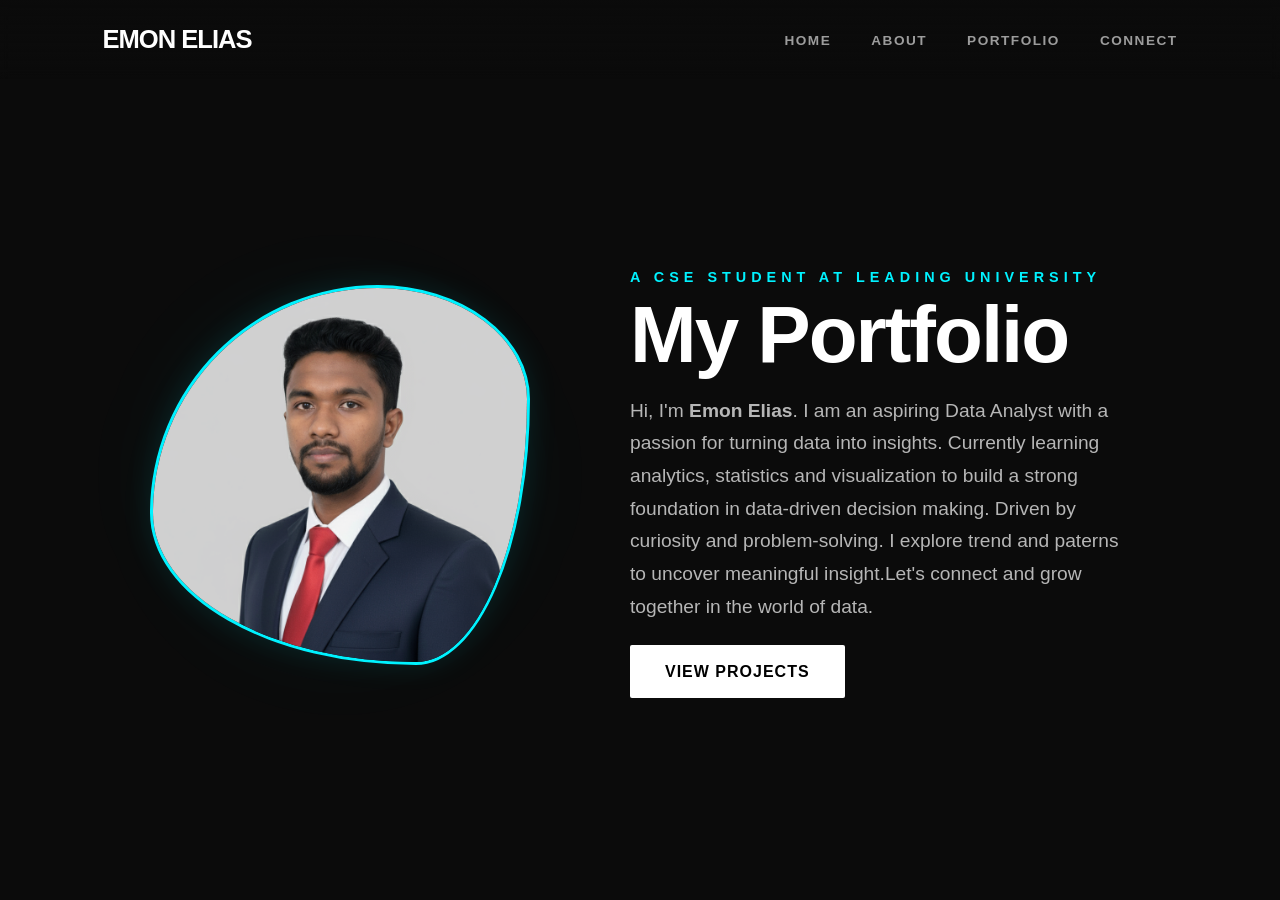
==== index.html @ 535802e6 "first commit" ====
<!DOCTYPE html>
<html lang="en">

<head>
    <meta charset="UTF-8">
    <meta name="viewport" content="width=device-width, initial-scale=1.0">
    <title>Emon Elias</title>
    <link rel="stylesheet" href="style.css">
</head>

<body>

    <nav class="navbar">
        <div class="logo">Emon Elias</div>
        <ul class="nav-links">
            <li><a href="#home-frame">Home</a></li>
            <li><a href="#about-frame">About</a></li>
            <li><a href="#portfolio-frame">Portfolio</a></li>
            <li><a href="#contact-frame">Connect</a></li>
        </ul>
    </nav>

    <main class="scroll-container">
        <iframe src="home.html" id="home-frame" class="section-frame"></iframe>
        <iframe src="about.html" id="about-frame" class="section-frame"></iframe>
        <iframe src="portfolio.html" id="portfolio-frame" class="section-frame"></iframe>
        <iframe src="contact.html" id="contact-frame" class="section-frame"></iframe>

        <footer class="main-footer">
            <p>&copy; Emon Elias. All Rights Reserved.</p>
        </footer>
    </main>

</body>

</html>
---- style.css ----
:root {
    --bg-color: #0b0b0b;
    --accent-color: #00f2ff;
    --secondary-accent: #7000ff;
    --text-color: #ffffff;
    --glass-border: rgba(255, 255, 255, 0.1);
}

/* Base Resets */
* {
    margin: 0;
    padding: 0;
    box-sizing: border-box;
    font-family: 'Inter', -apple-system, sans-serif;
}

html {
    scroll-behavior: smooth;
}

body {
    background-color: var(--bg-color);
    color: var(--text-color);
    overflow: hidden; /* Hide main body scroll to use .scroll-container */
}

/* The Shell Container */
.scroll-container {
    height: 100vh;
    overflow-y: scroll;
    scroll-snap-type: y mandatory;
    scrollbar-width: none; /* Firefox: Hide scrollbar */
}

.scroll-container::-webkit-scrollbar {
    display: none; /* Chrome/Safari: Hide scrollbar for a cleaner look */
}

/* Iframe Section Styling */
.section-frame {
    width: 100%;
    height: 100vh;
    border: none; /* Removes iframe border */
    display: block;
    scroll-snap-align: start;
}

/* Shared Frame Body Class 
   Apply this to the <body> tag inside home.html, about.html, etc. */
.frame-body {
    background: transparent;
    height: 100vh;
    margin: 0;
    display: flex;
    justify-content: center;
    align-items: center;
    overflow: hidden;
}

/* Trendy Navbar */
.navbar {
    position: fixed;
    top: 0;
    width: 100%;
    padding: 25px 8%;
    display: flex;
    justify-content: space-between;
    align-items: center;
    z-index: 9999; /* Ensure it stays above iframes */
    background: linear-gradient(to bottom, rgba(11, 11, 11, 0.8), transparent);
    backdrop-filter: blur(5px);
}

.logo {
    font-size: 1.6rem;
    font-weight: 900;
    letter-spacing: -1px;
    text-transform: uppercase;
}

.logo b {
    color: var(--accent-color);
    text-shadow: 0 0 10px var(--accent-color);
}

.nav-links {
    display: flex;
    list-style: none;
    gap: 40px;
}

.nav-links a {
    text-decoration: none;
    color: rgba(255, 255, 255, 0.6);
    font-size: 0.85rem;
    font-weight: 600;
    text-transform: uppercase;
    letter-spacing: 1.5px;
    transition: all 0.3s ease;
    position: relative;
}

.nav-links a:hover {
    color: var(--accent-color);
}

/* Hover underline effect */
.nav-links a::after {
    content: '';
    position: absolute;
    bottom: -5px;
    left: 0;
    width: 0;
    height: 2px;
    background: var(--accent-color);
    transition: width 0.3s ease;
}

.nav-links a:hover::after {
    width: 100%;
}



/* Footer Snapping */
.main-footer {
    height: 100px;
    width: 100%;
    display: flex;
    justify-content: center;
    align-items: center;
    background: #000;
    color: rgba(255, 255, 255, 0.3);
    font-size: 0.75rem;
    scroll-snap-align: end;
    border-top: 1px solid var(--glass-border);
}
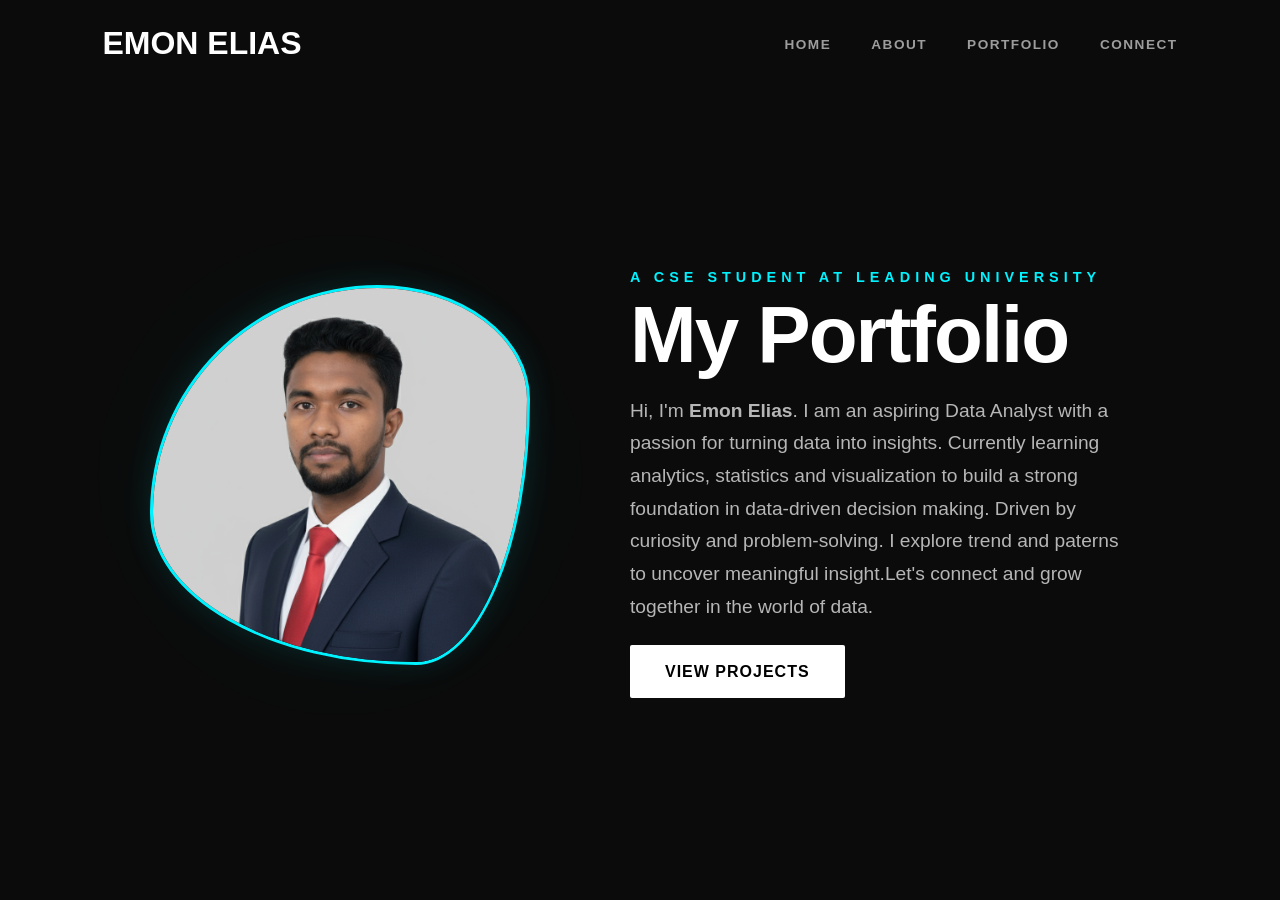
==== commit dbc2976c: "updated projecct" ====
--- a/index.html
+++ b/index.html
@@ -34,4 +34,3 @@
 </body>
 
 </html>
-
--- a/style.css
+++ b/style.css
@@ -6,8 +6,8 @@
     --glass-border: rgba(255, 255, 255, 0.1);
 }
 
-/* Base Resets */
-* {
+
+ * {
     margin: 0;
     padding: 0;
     box-sizing: border-box;
@@ -21,32 +21,27 @@
 body {
     background-color: var(--bg-color);
     color: var(--text-color);
-    overflow: hidden; /* Hide main body scroll to use .scroll-container */
+    overflow: hidden; 
 }
 
-/* The Shell Container */
+
 .scroll-container {
     height: 100vh;
     overflow-y: scroll;
-    scroll-snap-type: y mandatory;
-    scrollbar-width: none; /* Firefox: Hide scrollbar */
 }
 
 .scroll-container::-webkit-scrollbar {
-    display: none; /* Chrome/Safari: Hide scrollbar for a cleaner look */
+    display: none; 
 }
 
-/* Iframe Section Styling */
+
 .section-frame {
     width: 100%;
     height: 100vh;
-    border: none; /* Removes iframe border */
-    display: block;
-    scroll-snap-align: start;
+    border: none; 
 }
 
-/* Shared Frame Body Class 
-   Apply this to the <body> tag inside home.html, about.html, etc. */
+
 .frame-body {
     background: transparent;
     height: 100vh;
@@ -57,7 +52,7 @@
     overflow: hidden;
 }
 
-/* Trendy Navbar */
+
 .navbar {
     position: fixed;
     top: 0;
@@ -66,21 +61,12 @@
     display: flex;
     justify-content: space-between;
     align-items: center;
-    z-index: 9999; /* Ensure it stays above iframes */
-    background: linear-gradient(to bottom, rgba(11, 11, 11, 0.8), transparent);
-    backdrop-filter: blur(5px);
 }
 
 .logo {
-    font-size: 1.6rem;
+    font-size: 200%;
     font-weight: 900;
-    letter-spacing: -1px;
     text-transform: uppercase;
-}
-
-.logo b {
-    color: var(--accent-color);
-    text-shadow: 0 0 10px var(--accent-color);
 }
 
 .nav-links {
@@ -104,7 +90,7 @@
     color: var(--accent-color);
 }
 
-/* Hover underline effect */
+
 .nav-links a::after {
     content: '';
     position: absolute;
@@ -121,8 +107,6 @@
 }
 
 
-
-/* Footer Snapping */
 .main-footer {
     height: 100px;
     width: 100%;
@@ -130,7 +114,7 @@
     justify-content: center;
     align-items: center;
     background: #000;
-    color: rgba(255, 255, 255, 0.3);
+    color: white;
     font-size: 0.75rem;
     scroll-snap-align: end;
     border-top: 1px solid var(--glass-border);
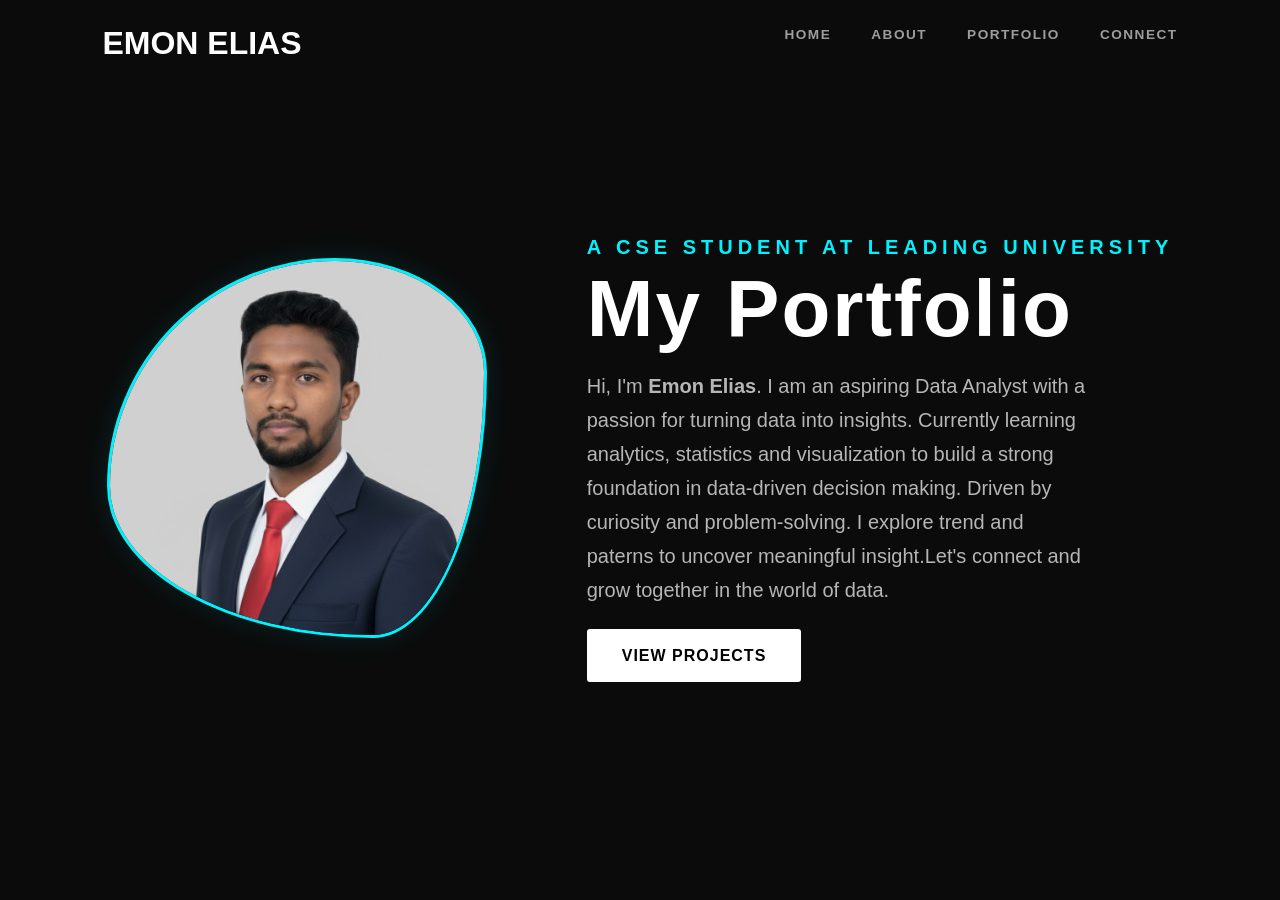
==== commit cdb0c065: "Updated portfolio design of emon elias" ====
--- a/index.html
+++ b/index.html
@@ -33,4 +33,4 @@
 
 </body>
 
-</html>
+</html>
--- a/style.css
+++ b/style.css
@@ -7,21 +7,18 @@
 }
 
 
- * {
+* {
     margin: 0;
     padding: 0;
     box-sizing: border-box;
     font-family: 'Inter', -apple-system, sans-serif;
 }
 
-html {
-    scroll-behavior: smooth;
-}
 
 body {
     background-color: var(--bg-color);
     color: var(--text-color);
-    overflow: hidden; 
+    overflow: hidden;
 }
 
 
@@ -31,16 +28,15 @@
 }
 
 .scroll-container::-webkit-scrollbar {
-    display: none; 
+    display: none;
 }
 
 
 .section-frame {
     width: 100%;
-    height: 100vh;
-    border: none; 
+    height: 100%;
+    border: none;
 }
-
 
 .frame-body {
     background: transparent;
@@ -52,7 +48,6 @@
     overflow: hidden;
 }
 
-
 .navbar {
     position: fixed;
     top: 0;
@@ -60,7 +55,6 @@
     padding: 25px 8%;
     display: flex;
     justify-content: space-between;
-    align-items: center;
 }
 
 .logo {
@@ -82,14 +76,12 @@
     font-weight: 600;
     text-transform: uppercase;
     letter-spacing: 1.5px;
-    transition: all 0.3s ease;
     position: relative;
 }
 
 .nav-links a:hover {
     color: var(--accent-color);
 }
-
 
 .nav-links a::after {
     content: '';
@@ -106,7 +98,6 @@
     width: 100%;
 }
 
-
 .main-footer {
     height: 100px;
     width: 100%;
@@ -118,5 +109,4 @@
     font-size: 0.75rem;
     scroll-snap-align: end;
     border-top: 1px solid var(--glass-border);
-}
-
+}
